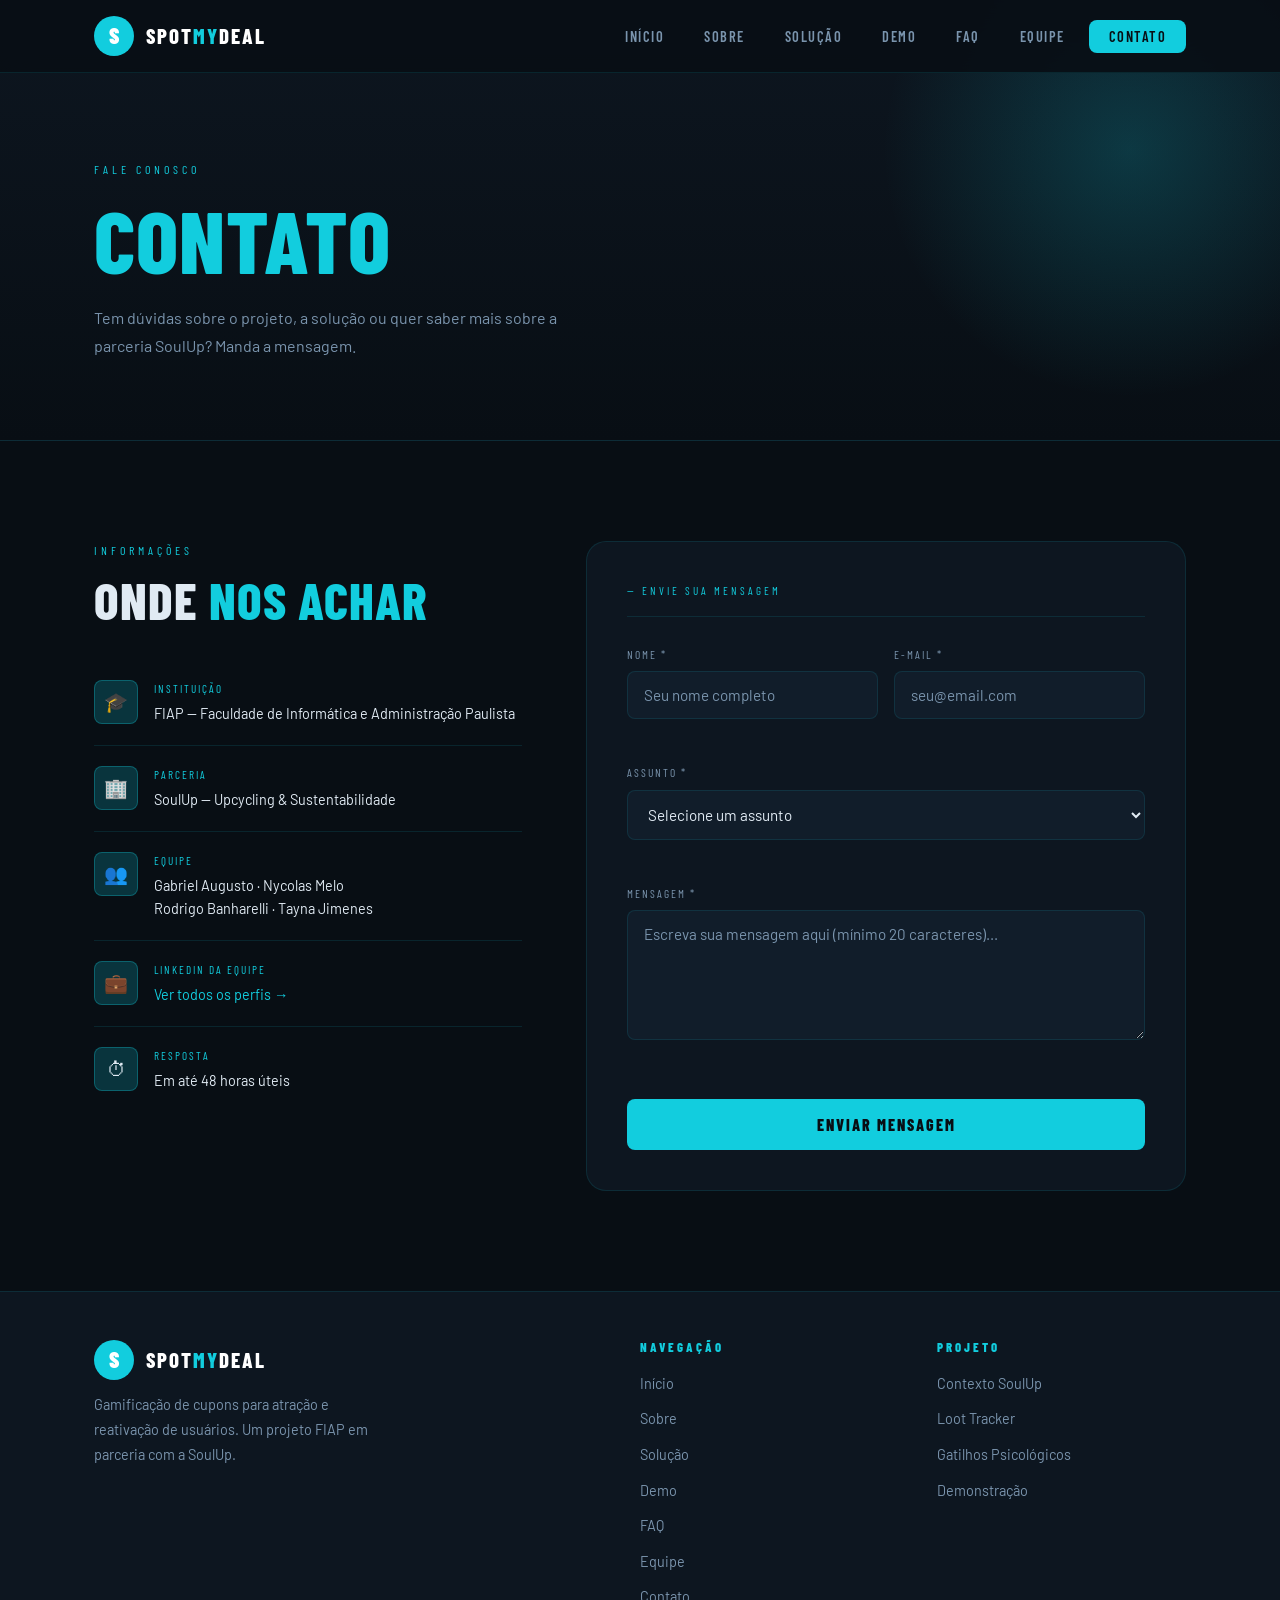
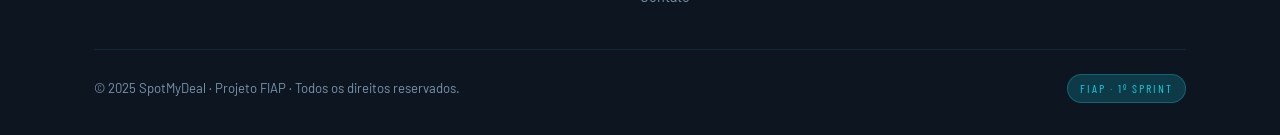
==== contato.html @ 4480f105 "movendo index pra root" ====
<!DOCTYPE html>
<html lang="pt-BR">
<head>
  <meta charset="UTF-8" />
  <meta name="viewport" content="width=device-width, initial-scale=1.0" />
  <meta name="description" content="Contato SpotMyDeal — Entre em contato com a equipe do projeto." />
  <title>Contato — SpotMyDeal</title>
  <link rel="stylesheet" href="css/style.css" />
  <link rel="stylesheet" href="css/responsive.css" />
  <style>
    .contact-grid {
      display: grid;
      grid-template-columns: 1fr 1.4fr;
      gap: 64px;
      align-items: start;
    }

    /* INFO */
    .contact-info-item {
      display: flex;
      align-items: flex-start;
      gap: 16px;
      padding: 20px 0;
      border-bottom: 1px solid var(--border);
    }

    .contact-info-item:last-child { border-bottom: none; }

    .ci-icon {
      width: 44px;
      height: 44px;
      background: var(--cyan-glow);
      border: 1px solid var(--border-strong);
      border-radius: var(--radius-sm);
      display: flex;
      align-items: center;
      justify-content: center;
      font-size: 1.2rem;
      flex-shrink: 0;
    }

    .ci-label {
      font-family: var(--font-display);
      font-size: 0.7rem;
      letter-spacing: 2px;
      color: var(--cyan);
      text-transform: uppercase;
      margin-bottom: 4px;
    }

    .ci-value {
      font-size: 0.9rem;
      color: var(--text);
    }

    /* FORM */
    .form-card {
      background: var(--dark2);
      border: 1px solid var(--border);
      border-radius: var(--radius-lg);
      padding: 40px;
    }

    .form-title {
      font-family: var(--font-display);
      font-size: 0.7rem;
      letter-spacing: 3px;
      color: var(--cyan);
      text-transform: uppercase;
      margin-bottom: 28px;
      padding-bottom: 16px;
      border-bottom: 1px solid var(--border);
    }

    .form-row {
      display: grid;
      grid-template-columns: 1fr 1fr;
      gap: 16px;
    }

    .field-group {
      margin-bottom: 20px;
      position: relative;
    }

    .field-label {
      display: block;
      font-family: var(--font-display);
      font-size: 0.72rem;
      letter-spacing: 2px;
      color: var(--text-muted);
      text-transform: uppercase;
      margin-bottom: 8px;
    }

    .field-input {
      width: 100%;
      padding: 14px 16px;
      background: var(--dark3);
      border: 1px solid var(--border);
      border-radius: var(--radius-sm);
      color: var(--text);
      font-family: var(--font-body);
      font-size: 0.95rem;
      outline: none;
      transition: all var(--transition);
    }

    .field-input::placeholder { color: var(--text-muted); }

    .field-input:focus {
      border-color: var(--cyan);
      box-shadow: 0 0 0 3px var(--cyan-glow);
    }

    .field-input.input-error {
      border-color: #ff4444;
      box-shadow: 0 0 0 3px rgba(255,68,68,0.15);
    }

    .field-input.input-ok { border-color: #00e676; }

    textarea.field-input {
      resize: vertical;
      min-height: 130px;
    }

    select.field-input { cursor: pointer; }

    .field-error {
      font-size: 0.75rem;
      color: #ff6b6b;
      margin-top: 6px;
      display: block;
      min-height: 18px;
    }

    .btn-submit {
      width: 100%;
      padding: 16px;
      background: var(--cyan);
      color: var(--dark);
      border: none;
      border-radius: var(--radius-sm);
      font-family: var(--font-display);
      font-size: 1rem;
      font-weight: 800;
      letter-spacing: 2px;
      text-transform: uppercase;
      cursor: pointer;
      transition: all var(--transition);
      margin-top: 8px;
    }

    .btn-submit:hover:not(:disabled) {
      background: var(--white);
      transform: translateY(-2px);
      box-shadow: 0 8px 24px var(--cyan-glow-strong);
    }

    .btn-submit:disabled { opacity: 0.6; cursor: not-allowed; }

    .form-feedback {
      padding: 14px 18px;
      border-radius: var(--radius-sm);
      font-size: 0.9rem;
      margin-top: 16px;
      font-weight: 500;
    }

    .feedback-success {
      background: rgba(0,230,118,0.1);
      border: 1px solid rgba(0,230,118,0.3);
      color: #00e676;
    }

    .feedback-error {
      background: rgba(255,68,68,0.1);
      border: 1px solid rgba(255,68,68,0.3);
      color: #ff6b6b;
    }

    @media (max-width: 850px) {
      .contact-grid { grid-template-columns: 1fr; gap: 40px; }
      .form-row { grid-template-columns: 1fr; }
    }

    @media (max-width: 480px) {
      .form-card { padding: 24px; }
    }
  </style>
</head>
<body>

  <nav class="navbar">
    <div class="container">
      <div class="navbar-inner">
        <a href="index.html" class="nav-logo">
          <div class="nav-logo-icon">S</div>
          <span class="nav-logo-text">Spot<span>My</span>Deal</span>
        </a>
        <ul class="nav-links">
          <li><a href="index.html">Início</a></li>
          <li><a href="sobre.html">Sobre</a></li>
          <li><a href="solucao.html">Solução</a></li>
          <li><a href="demo.html">Demo</a></li>
          <li><a href="faq.html">FAQ</a></li>
          <li><a href="integrantes.html">Equipe</a></li>
          <li><a href="contato.html" class="nav-cta active">Contato</a></li>
        </ul>
        <button class="hamburger" aria-label="Menu">
          <span></span><span></span><span></span>
        </button>
      </div>
    </div>
    <div class="mobile-nav">
      <a href="index.html">Início</a>
      <a href="sobre.html">Sobre</a>
      <a href="solucao.html">Solução</a>
      <a href="demo.html">Demo</a>
      <a href="faq.html">FAQ</a>
      <a href="integrantes.html">Equipe</a>
      <a href="contato.html">Contato</a>
    </div>
  </nav>

  <main>
    <section class="page-hero">
      <div class="container">
        <span class="section-label">Fale conosco</span>
        <h1><span style="color:var(--cyan)">Contato</span></h1>
        <p style="max-width: 500px; margin-top: 16px;">Tem dúvidas sobre o projeto, a solução ou quer saber mais sobre a parceria SoulUp? Manda a mensagem.</p>
      </div>
    </section>

    <section class="section">
      <div class="container">
        <div class="contact-grid">

          <!-- INFO -->
          <div>
            <span class="section-label">Informações</span>
            <h2 class="section-title" style="margin-bottom: 32px;">Onde <span>nos achar</span></h2>

            <div class="contact-info-item">
              <div class="ci-icon">🎓</div>
              <div>
                <div class="ci-label">Instituição</div>
                <div class="ci-value">FIAP — Faculdade de Informática e Administração Paulista</div>
              </div>
            </div>

            <div class="contact-info-item">
              <div class="ci-icon">🏢</div>
              <div>
                <div class="ci-label">Parceria</div>
                <div class="ci-value">SoulUp — Upcycling & Sustentabilidade</div>
              </div>
            </div>

            <div class="contact-info-item">
              <div class="ci-icon">👥</div>
              <div>
                <div class="ci-label">Equipe</div>
                <div class="ci-value">
                  Gabriel Augusto · Nycolas Melo<br>
                  Rodrigo Banharelli · Tayna Jimenes
                </div>
              </div>
            </div>

            <div class="contact-info-item">
              <div class="ci-icon">💼</div>
              <div>
                <div class="ci-label">LinkedIn da Equipe</div>
                <div class="ci-value">
                  <a href="integrantes.html" style="color: var(--cyan);">Ver todos os perfis →</a>
                </div>
              </div>
            </div>

            <div class="contact-info-item">
              <div class="ci-icon">⏱</div>
              <div>
                <div class="ci-label">Resposta</div>
                <div class="ci-value">Em até 48 horas úteis</div>
              </div>
            </div>
          </div>

          <!-- FORMULÁRIO -->
          <div class="form-card">
            <div class="form-title">— Envie sua mensagem</div>
            <form id="contact-form" novalidate>

              <div class="form-row">
                <div class="field-group">
                  <label class="field-label" for="nome">Nome *</label>
                  <input class="field-input" type="text" id="nome" name="nome" placeholder="Seu nome completo" />
                  <span class="field-error"></span>
                </div>
                <div class="field-group">
                  <label class="field-label" for="email">E-mail *</label>
                  <input class="field-input" type="email" id="email" name="email" placeholder="seu@email.com" />
                  <span class="field-error"></span>
                </div>
              </div>

              <div class="field-group">
                <label class="field-label" for="assunto">Assunto *</label>
                <select class="field-input" id="assunto" name="assunto">
                  <option value="">Selecione um assunto</option>
                  <option value="projeto">Sobre o projeto SpotMyDeal</option>
                  <option value="soulup">Parceria SoulUp</option>
                  <option value="fiap">Trabalho FIAP</option>
                  <option value="demo">Dúvidas sobre a Demo</option>
                  <option value="outro">Outro</option>
                </select>
                <span class="field-error"></span>
              </div>

              <div class="field-group">
                <label class="field-label" for="mensagem">Mensagem *</label>
                <textarea class="field-input" id="mensagem" name="mensagem" placeholder="Escreva sua mensagem aqui (mínimo 20 caracteres)..."></textarea>
                <span class="field-error"></span>
              </div>

              <button type="submit" class="btn-submit">Enviar Mensagem</button>
            </form>
          </div>

        </div>
      </div>
    </section>
  </main>

  <footer>
    <div class="container">
      <div class="footer-grid">
        <div class="footer-brand">
          <a href="index.html" class="nav-logo">
            <div class="nav-logo-icon">S</div>
            <span class="nav-logo-text">Spot<span>My</span>Deal</span>
          </a>
          <p>Gamificação de cupons para atração e reativação de usuários. Um projeto FIAP em parceria com a SoulUp.</p>
        </div>
        <div class="footer-col">
          <h4>Navegação</h4>
          <ul>
            <li><a href="index.html">Início</a></li>
            <li><a href="sobre.html">Sobre</a></li>
            <li><a href="solucao.html">Solução</a></li>
            <li><a href="demo.html">Demo</a></li>
            <li><a href="faq.html">FAQ</a></li>
            <li><a href="integrantes.html">Equipe</a></li>
            <li><a href="contato.html">Contato</a></li>
          </ul>
        </div>
        <div class="footer-col">
          <h4>Projeto</h4>
          <ul>
            <li><a href="sobre.html#contexto">Contexto SoulUp</a></li>
            <li><a href="solucao.html#mecanismo">Loot Tracker</a></li>
            <li><a href="solucao.html#gatilhos">Gatilhos Psicológicos</a></li>
            <li><a href="demo.html">Demonstração</a></li>
          </ul>
        </div>
      </div>
      <div class="footer-bottom">
        <p style="color: var(--text-muted);">© 2025 SpotMyDeal · Projeto FIAP · Todos os direitos reservados.</p>
        <span class="footer-badge">FIAP · 1º SPRINT</span>
      </div>
    </div>
  </footer>

  <script src="js/main.js"></script>
  <script src="js/contato.js"></script>
</body>
</html>
---- css/style.css ----
/* ============================================
   SPOTMYDEAL — Global Styles
   Paleta: #12cdde (ciano) + #ffffff (branco)
   Fundo: #080e14 (dark navy)
   ============================================ */

@import url('https://fonts.googleapis.com/css2?family=Barlow+Condensed:wght@400;600;700;800;900&family=Barlow:wght@300;400;500;600&display=swap');

/* === VARIÁVEIS === */
:root {
  --cyan: #12cdde;
  --cyan-dark: #0ea8b7;
  --cyan-glow: rgba(18, 205, 222, 0.2);
  --cyan-glow-strong: rgba(18, 205, 222, 0.4);
  --white: #ffffff;
  --dark: #080e14;
  --dark2: #0d1620;
  --dark3: #111d2a;
  --dark4: #162030;
  --gray: #1e2d3d;
  --gray2: #2a3f55;
  --text: #e0eaf3;
  --text-muted: #7a94ad;
  --border: rgba(18, 205, 222, 0.12);
  --border-strong: rgba(18, 205, 222, 0.3);

  --font-display: 'Barlow Condensed', sans-serif;
  --font-body: 'Barlow', sans-serif;

  --radius: 12px;
  --radius-sm: 8px;
  --radius-lg: 20px;
  --transition: 0.25s ease;
}

/* === RESET === */
*, *::before, *::after {
  margin: 0;
  padding: 0;
  box-sizing: border-box;
}

html { scroll-behavior: smooth; }

body {
  font-family: var(--font-body);
  background: var(--dark);
  color: var(--text);
  line-height: 1.6;
  overflow-x: hidden;
}

img { max-width: 100%; display: block; }
a { text-decoration: none; color: inherit; }
ul { list-style: none; }

/* === TIPOGRAFIA === */
h1, h2, h3, h4 {
  font-family: var(--font-display);
  font-weight: 800;
  line-height: 1.1;
  text-transform: uppercase;
  letter-spacing: 1px;
}

h1 { font-size: clamp(2.8rem, 7vw, 5.5rem); }
h2 { font-size: clamp(2rem, 4vw, 3.2rem); }
h3 { font-size: clamp(1.4rem, 2.5vw, 2rem); }
h4 { font-size: 1.2rem; }

p { font-size: 1rem; color: var(--text-muted); line-height: 1.75; }

/* === UTILITÁRIOS === */
.container {
  max-width: 1140px;
  margin: 0 auto;
  padding: 0 24px;
}

.section {
  padding: 100px 0;
}

.section-label {
  font-family: var(--font-display);
  font-size: 0.75rem;
  letter-spacing: 4px;
  color: var(--cyan);
  text-transform: uppercase;
  margin-bottom: 12px;
  display: block;
}

.section-title {
  margin-bottom: 16px;
}

.section-title span { color: var(--cyan); }

.section-desc {
  font-size: 1.05rem;
  max-width: 600px;
  margin-bottom: 56px;
}

.text-center { text-align: center; }
.text-center .section-desc { margin-left: auto; margin-right: auto; }

/* === BOTÕES === */
.btn {
  display: inline-flex;
  align-items: center;
  gap: 10px;
  padding: 14px 32px;
  border-radius: var(--radius-sm);
  font-family: var(--font-display);
  font-size: 1rem;
  font-weight: 700;
  letter-spacing: 1.5px;
  text-transform: uppercase;
  cursor: pointer;
  border: none;
  transition: all var(--transition);
}

.btn-primary {
  background: var(--cyan);
  color: var(--dark);
}

.btn-primary:hover {
  background: var(--white);
  transform: translateY(-2px);
  box-shadow: 0 0 30px var(--cyan-glow-strong);
}

.btn-outline {
  background: transparent;
  color: var(--cyan);
  border: 1.5px solid var(--cyan);
}

.btn-outline:hover {
  background: var(--cyan-glow);
  transform: translateY(-2px);
}

/* === NAVBAR === */
.navbar {
  position: fixed;
  top: 0;
  left: 0;
  right: 0;
  z-index: 1000;
  background: rgba(8, 14, 20, 0.9);
  backdrop-filter: blur(16px);
  border-bottom: 1px solid var(--border);
  transition: all var(--transition);
}

.navbar-inner {
  display: flex;
  align-items: center;
  justify-content: space-between;
  height: 72px;
}

.nav-logo {
  display: flex;
  align-items: center;
  gap: 12px;
}

.nav-logo-icon {
  width: 40px;
  height: 40px;
  background: var(--cyan);
  border-radius: 50%;
  display: flex;
  align-items: center;
  justify-content: center;
  font-family: var(--font-display);
  font-size: 1.4rem;
  font-weight: 900;
  color: var(--white);
}

.nav-logo-text {
  font-family: var(--font-display);
  font-size: 1.3rem;
  font-weight: 800;
  letter-spacing: 2px;
  color: var(--white);
  text-transform: uppercase;
}

.nav-logo-text span { color: var(--cyan); }

.nav-links {
  display: flex;
  align-items: center;
  gap: 8px;
}

.nav-links a {
  padding: 8px 16px;
  font-family: var(--font-display);
  font-size: 0.9rem;
  font-weight: 600;
  letter-spacing: 1.5px;
  text-transform: uppercase;
  color: var(--text-muted);
  border-radius: var(--radius-sm);
  transition: all var(--transition);
}

.nav-links a:hover,
.nav-links a.active {
  color: var(--cyan);
  background: var(--cyan-glow);
}

.nav-cta {
  background: var(--cyan) !important;
  color: var(--dark) !important;
  padding: 8px 20px !important;
}

.nav-cta:hover {
  background: var(--white) !important;
  transform: none;
}

/* HAMBURGUER */
.hamburger {
  display: none;
  flex-direction: column;
  gap: 5px;
  cursor: pointer;
  padding: 8px;
  background: none;
  border: none;
}

.hamburger span {
  display: block;
  width: 24px;
  height: 2px;
  background: var(--cyan);
  border-radius: 2px;
  transition: all var(--transition);
}

.hamburger.open span:nth-child(1) { transform: translateY(7px) rotate(45deg); }
.hamburger.open span:nth-child(2) { opacity: 0; }
.hamburger.open span:nth-child(3) { transform: translateY(-7px) rotate(-45deg); }

/* MOBILE NAV */
.mobile-nav {
  display: none;
  flex-direction: column;
  background: var(--dark2);
  border-top: 1px solid var(--border);
  padding: 16px 24px;
  gap: 4px;
}

.mobile-nav.open { display: flex; }

.mobile-nav a {
  padding: 12px 16px;
  font-family: var(--font-display);
  font-size: 1rem;
  font-weight: 700;
  letter-spacing: 2px;
  text-transform: uppercase;
  color: var(--text-muted);
  border-radius: var(--radius-sm);
  transition: all var(--transition);
}

.mobile-nav a:hover { color: var(--cyan); background: var(--cyan-glow); }

/* === FOOTER === */
footer {
  background: var(--dark2);
  border-top: 1px solid var(--border);
  padding: 48px 0 32px;
}

.footer-grid {
  display: grid;
  grid-template-columns: 2fr 1fr 1fr;
  gap: 48px;
  margin-bottom: 40px;
}

.footer-brand p {
  margin-top: 12px;
  font-size: 0.9rem;
  max-width: 280px;
}

.footer-col h4 {
  font-size: 0.8rem;
  letter-spacing: 3px;
  color: var(--cyan);
  margin-bottom: 16px;
  text-transform: uppercase;
}

.footer-col ul { display: flex; flex-direction: column; gap: 10px; }

.footer-col ul li a {
  font-size: 0.9rem;
  color: var(--text-muted);
  transition: color var(--transition);
}

.footer-col ul li a:hover { color: var(--cyan); }

.footer-bottom {
  border-top: 1px solid var(--border);
  padding-top: 24px;
  display: flex;
  align-items: center;
  justify-content: space-between;
  flex-wrap: wrap;
  gap: 12px;
}

.footer-bottom p { font-size: 0.82rem; margin: 0; }

.footer-badge {
  font-family: var(--font-display);
  font-size: 0.75rem;
  letter-spacing: 2px;
  color: var(--cyan);
  background: var(--cyan-glow);
  border: 1px solid var(--border-strong);
  padding: 4px 12px;
  border-radius: 20px;
}

/* === CARDS === */
.card {
  background: var(--dark2);
  border: 1px solid var(--border);
  border-radius: var(--radius);
  padding: 32px;
  transition: all var(--transition);
}

.card:hover {
  border-color: var(--border-strong);
  transform: translateY(-4px);
  box-shadow: 0 20px 40px rgba(0,0,0,0.3), 0 0 30px var(--cyan-glow);
}

.card-icon {
  width: 52px;
  height: 52px;
  background: var(--cyan-glow);
  border: 1px solid var(--border-strong);
  border-radius: var(--radius-sm);
  display: flex;
  align-items: center;
  justify-content: center;
  font-size: 1.5rem;
  margin-bottom: 20px;
}

/* === GLOW LINE === */
.glow-line {
  width: 60px;
  height: 3px;
  background: var(--cyan);
  border-radius: 2px;
  box-shadow: 0 0 12px var(--cyan);
  margin-bottom: 24px;
}

/* === BADGE === */
.badge {
  display: inline-flex;
  align-items: center;
  gap: 6px;
  padding: 6px 14px;
  background: var(--cyan-glow);
  border: 1px solid var(--border-strong);
  border-radius: 20px;
  font-family: var(--font-display);
  font-size: 0.75rem;
  font-weight: 700;
  letter-spacing: 2px;
  color: var(--cyan);
  text-transform: uppercase;
}

/* === PAGE HERO (interno) === */
.page-hero {
  padding: 160px 0 80px;
  background: linear-gradient(180deg, var(--dark2) 0%, var(--dark) 100%);
  border-bottom: 1px solid var(--border);
  position: relative;
  overflow: hidden;
}

.page-hero::before {
  content: '';
  position: absolute;
  top: -100px;
  right: -100px;
  width: 500px;
  height: 500px;
  background: radial-gradient(circle, var(--cyan-glow) 0%, transparent 70%);
  pointer-events: none;
}
---- css/responsive.css ----
/* ============================================
   SPOTMYDEAL — Responsividade
   Mobile: até 480px
   Tablet: 481px – 991px
   Desktop: 992px+
   ============================================ */

/* === TABLET (≥ 768px) === */
@media (max-width: 991px) {

  .section { padding: 72px 0; }

  /* FOOTER */
  .footer-grid {
    grid-template-columns: 1fr 1fr;
    gap: 32px;
  }

  .footer-brand { grid-column: 1 / -1; }

  /* NAVBAR */
  .nav-links { display: none; }
  .hamburger { display: flex; }

  /* GRIDS */
  .grid-3 { grid-template-columns: 1fr 1fr !important; }
  .grid-4 { grid-template-columns: 1fr 1fr !important; }
}

/* === MOBILE (≤ 480px) === */
@media (max-width: 480px) {

  .container { padding: 0 16px; }
  .section { padding: 56px 0; }

  h1 { font-size: 2.4rem; }
  h2 { font-size: 1.9rem; }
  h3 { font-size: 1.3rem; }

  /* FOOTER */
  .footer-grid { grid-template-columns: 1fr; gap: 24px; }
  .footer-bottom { flex-direction: column; text-align: center; }

  /* GRIDS */
  .grid-2,
  .grid-3,
  .grid-4 { grid-template-columns: 1fr !important; }

  /* HERO BUTTONS */
  .hero-actions {
    flex-direction: column;
    align-items: flex-start;
  }

  /* CARD */
  .card { padding: 24px; }

  /* INTEGRANTES */
  .member-links { flex-direction: column; }

  /* CONTATO */
  .contact-grid { grid-template-columns: 1fr !important; }

  /* FAQ */
  .faq-question { font-size: 1rem; }

  /* SOLUÇÃO */
  .loot-demo { grid-template-columns: 1fr !important; }
  .steps-grid { grid-template-columns: 1fr !important; }
}

/* === DESKTOP LARGE (≥ 1300px) === */
@media (min-width: 1300px) {
  .container { max-width: 1240px; }
}
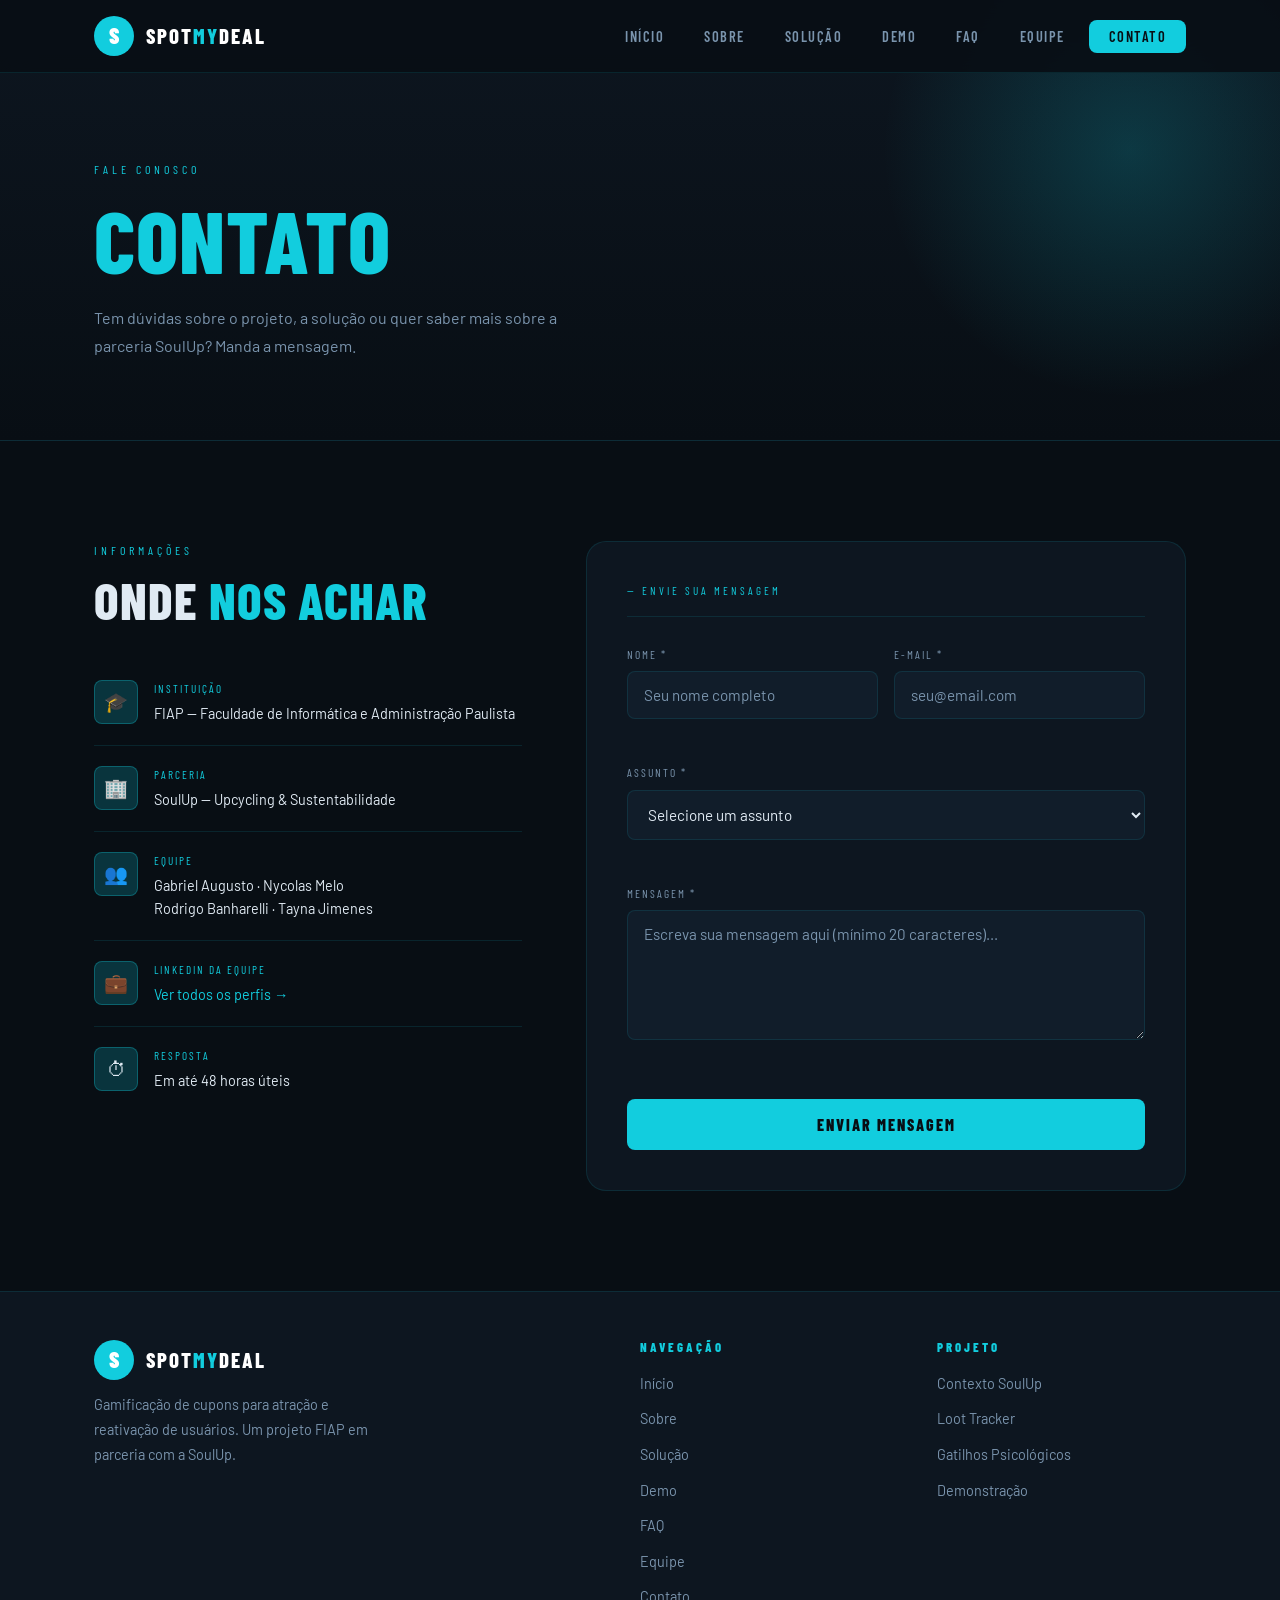
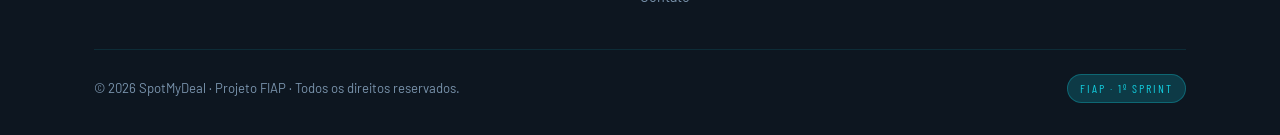
==== commit 205b9bf7: "Feat: correção de pequenos codigos" ====
--- a/contato.html
+++ b/contato.html
@@ -367,7 +367,7 @@
         </div>
       </div>
       <div class="footer-bottom">
-        <p style="color: var(--text-muted);">© 2025 SpotMyDeal · Projeto FIAP · Todos os direitos reservados.</p>
+        <p style="color: var(--text-muted);">© 2026 SpotMyDeal · Projeto FIAP · Todos os direitos reservados.</p>
         <span class="footer-badge">FIAP · 1º SPRINT</span>
       </div>
     </div>
